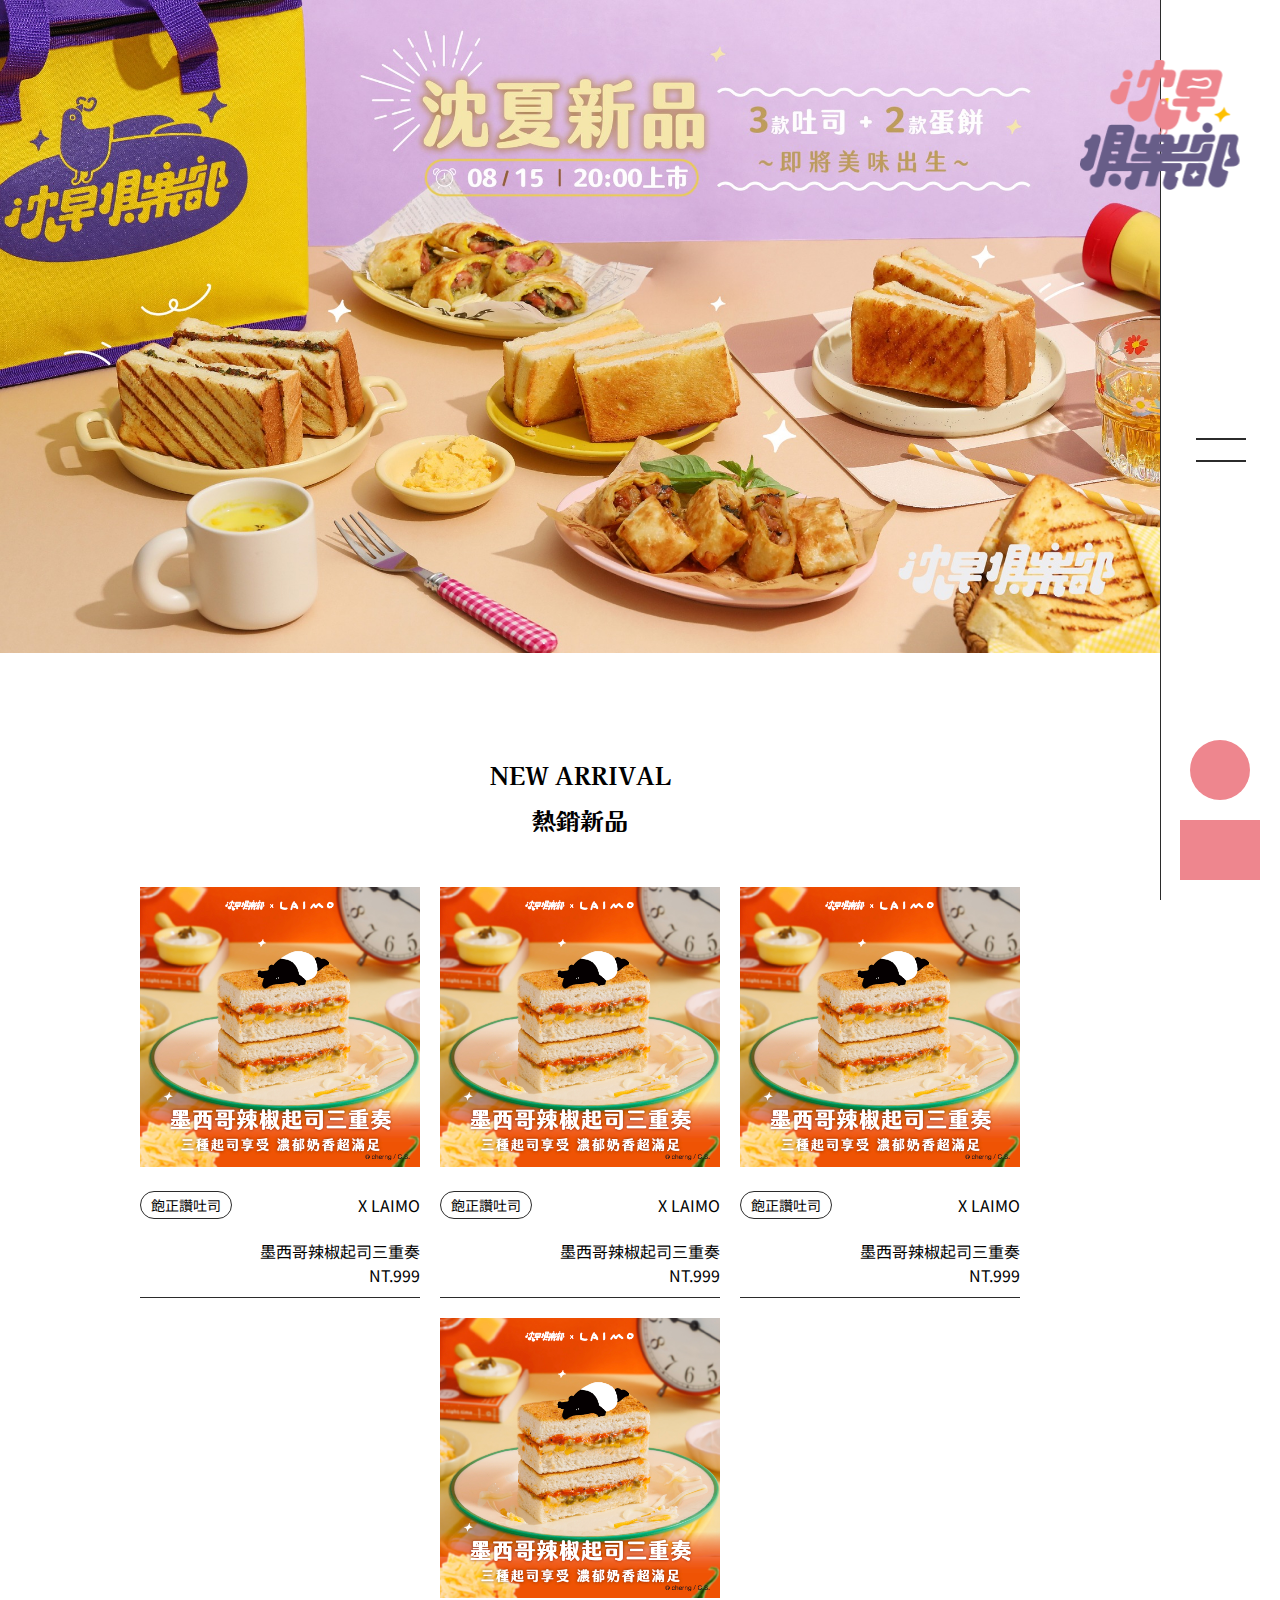
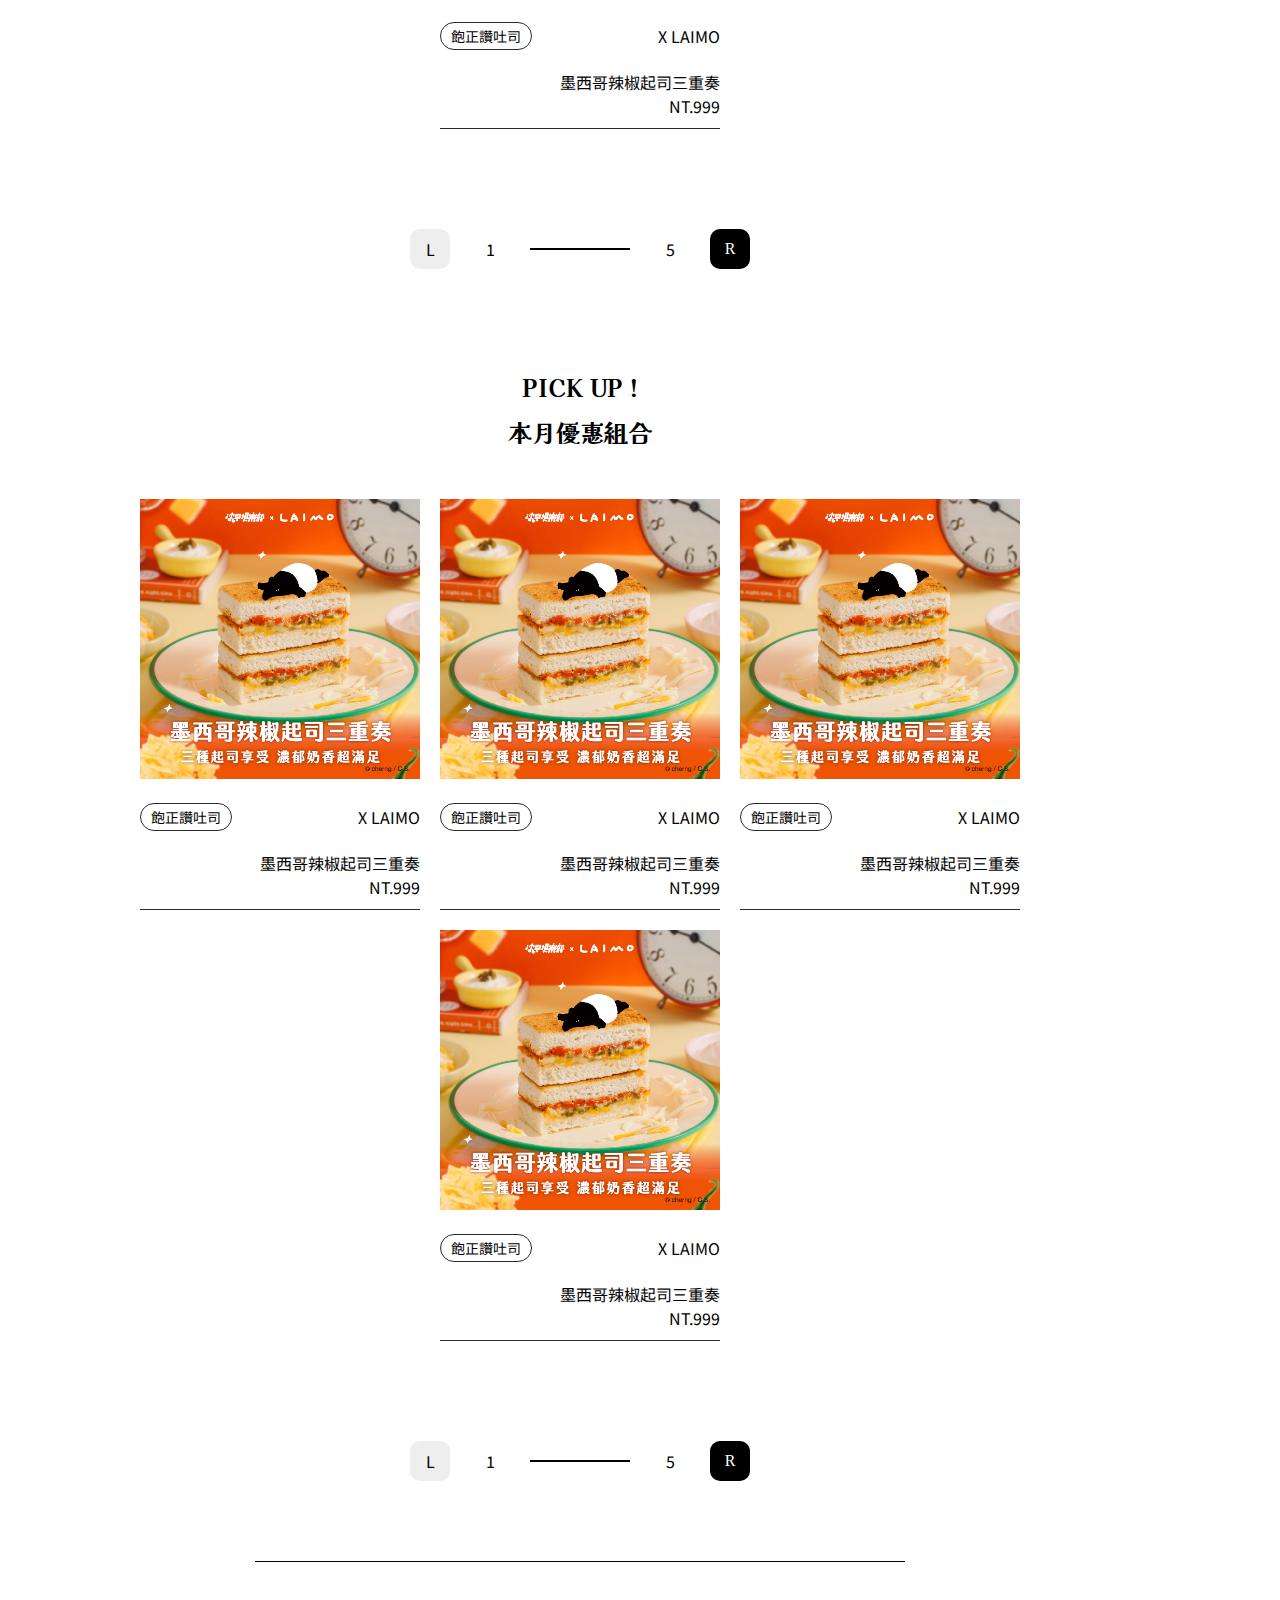
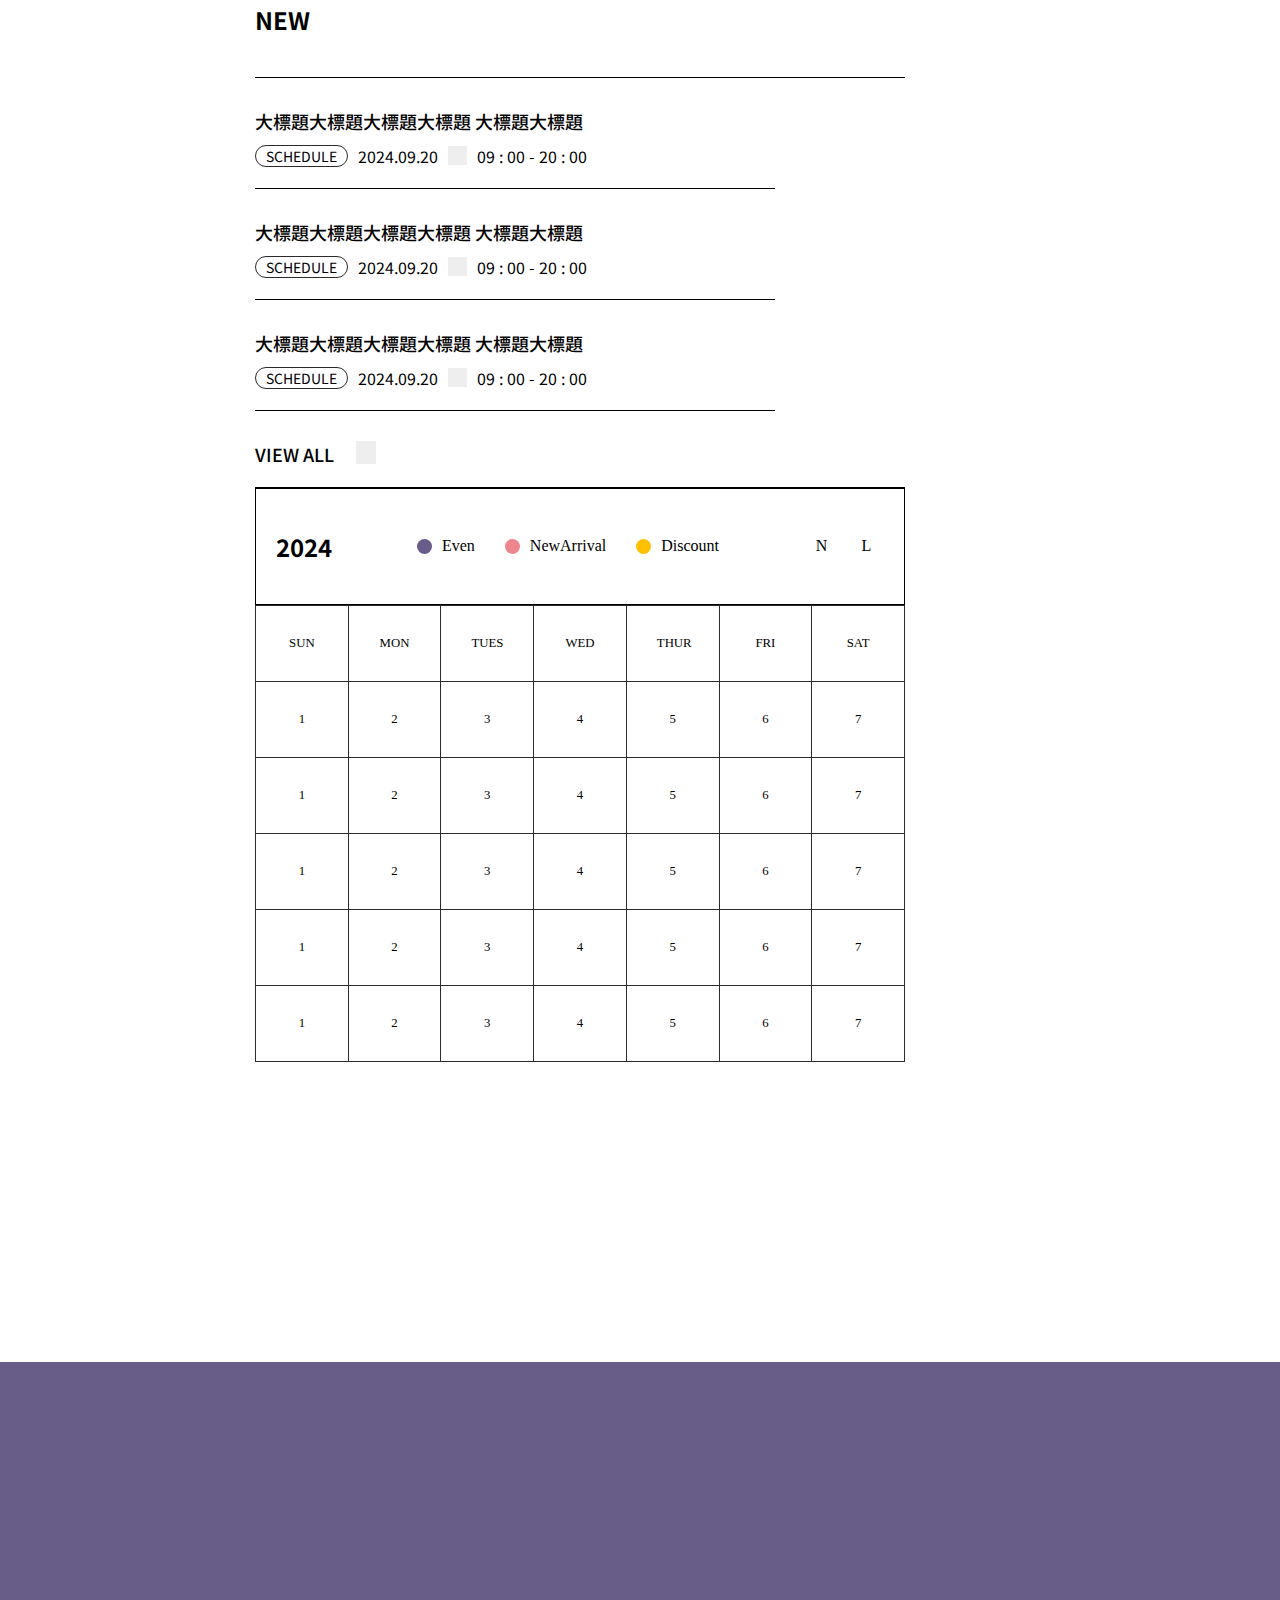
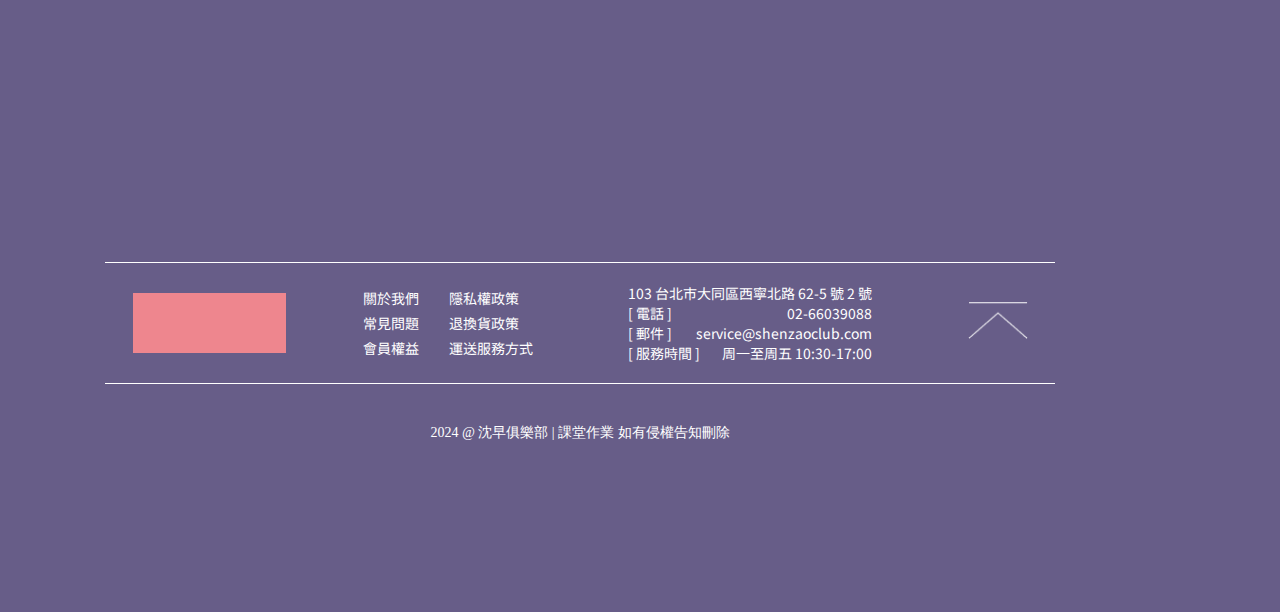
==== index.html @ 90581a1a "更改首頁名" ====
<!DOCTYPE html>
<html lang="en">
<head>
    <meta charset="UTF-8">
    <meta name="viewport" content="width=device-width, initial-scale=1.0">
    <title>HOME</title>
     <!-- css -->
     <link rel="stylesheet" href="./css/home_style.css">
     <link rel="stylesheet" href="./css/all-page.css">
     <link rel="stylesheet" href="./css/item_card.css">
     <!-- 文字 -->
     <link rel="preconnect" href="https://fonts.googleapis.com">
     <link rel="preconnect" href="https://fonts.gstatic.com" crossorigin>
     <link href="https://fonts.googleapis.com/css2?family=Noto+Sans+JP:wght@100..900&display=swap" rel="stylesheet">
     <link rel="stylesheet" href="link rel="preconnect" href="https://fonts.googleapis.com">
     <link rel="preconnect" href="https://fonts.gstatic.com" crossorigin>
     <link href="https://fonts.googleapis.com/css2?family=Kaisei+Tokumin:wght@400;800&display=swap" rel="stylesheet">
</head>

<body>
    <div class="warrper">

        <nav class="nav_web">
            <a class="logo" href="./home.html">
                <img src="./img/svg/logo.png">
             </a>
            <div class="hamburger">
                <span></span>
                <span></span>
            </div>
            <div class="shoppingcar">
                <div class="bag"></div>
                <div class="car"></div>
            </div>
            <div class="menu">
                <div  class="menu-title">快樂吃飽 就選沈早</div>
                <div class="content">
                    <ul class="left">
                        <a href="./all_item.html">線上購物</a>
                        <li>
                            <a href="./one-item.html">/ 胖卡夏</a>
                            <a href="./one-item.html">/ 飽正讚</a>
                            <a href="./one-item.html">/ 裡麵有肉</a>
                        </li>
                        <a href=" ">聯名企劃</a>
                        <li>
                            <a href=" ">/ 全家</a>
                            <a href=" ">/ 早安美芝城</a>
                        </li>
                        <a href=" ">會員權益</a>
                        <li>
                            <a href=" ">/ 入會制度</a>
                            <a href=" ">/ 團購制度</a>
                        </li>
                    </ul>
                    <ul class="right">
                        <a href=" ">周邊商品</a>
                        <li>
                            <a href=" ">/ 週年企劃</a>
                        </li>
                        <a href=" ">關於品牌</a>
                        <li>
                            <a href=" ">/ 品牌介紹</a>
                            <a href=" ">/ 成員</a>
                        </li>
                        <a href=" ">FAQ</a>
                        <li>
                            <a href=" ">/ 貨運及取貨</a>
                            <a href=" ">/ 付款及發票</a>
                            <a href=" ">/ 購物及訂單</a>
                        </li>
                    </ul>
                </div>
            </div>
        </nav>
        <!--  -->
        <nav class="nav_mobile_bar" >
            <nav class="nav_mobile">
                    <a class="link" href=""> TOP </a>
                    <a class="link" href="./all_item.html"> STORE </a>
                    <a class="link" href=""> BUY (0) </a>
                    <div class="nav_mobile_hamburger">
                        <span></span>
                        <span></span>
                    </div>
            </nav>
        </nav>
        <!--  -->
        <div class="homepage">
            <div class="banner">
                <img src="./img/banner/沈夏新品 (L.jpg" alt="banner">
            </div>
            <!--  -->
            <div class="maincontent">
                <div class="content-items">
                    <div class="content-title">
                        <h3>NEW ARRIVAL</h3>
                        <P>熱銷新品</P>
                    </div>
                    <div class="content-box">
                        <div class="item item01">
                            <div class="item-Img">
                                <div class="item-Img-marquee">
                                    <!-- <p>
                                        <span>查看詳細內容</span>
                                        <span>查看詳細內容</span>
                                        <span>查看詳細內容</span>
                                        <span>查看詳細內容</span>
                                    </p> -->
                                </div>
                                <img src="./img/其他品項/墨西哥辣椒起司.jpg" alt="">
                            </div>
                            <div class="item-name">
                                <p class="label">飽正讚吐司</p>
                                <p>X LAIMO</p>
                            </div>
                            <div class="item-INFO">
                                <p>墨西哥辣椒起司三重奏</p>
                                <P>NT.999</p>
                            </div>
                        </div>
                        <div class="item item01">
                            <div class="item-Img">
                                <img src="./img/其他品項/墨西哥辣椒起司.jpg" alt="">
                            </div>
                            <div class="item-name">
                                <p class="label">飽正讚吐司</p>
                                <p>X LAIMO</p>
                            </div>
                            <div class="item-INFO">
                                <p>墨西哥辣椒起司三重奏</p>
                                <P>NT.999</p>
                            </div>
                        </div>
                        <div class="item item01">
                            <div class="item-Img">
                                <img src="./img/其他品項/墨西哥辣椒起司.jpg" alt="">
                            </div>
                            <div class="item-name">
                                <p class="label">飽正讚吐司</p>
                                <p>X LAIMO</p>
                            </div>
                            <div class="item-INFO">
                                <p>墨西哥辣椒起司三重奏</p>
                                <P>NT.999</p>
                            </div>
                        </div>
                        <div class="item item01">
                            <div class="item-Img">
                                <img src="./img/其他品項/墨西哥辣椒起司.jpg" alt="">
                            </div>
                            <div class="item-name">
                                <p class="label">飽正讚吐司</p>
                                <p>X LAIMO</p>
                            </div>
                            <div class="item-INFO">
                                <p>墨西哥辣椒起司三重奏</p>
                                <P>NT.999</p>
                            </div>
                        </div>
                    </div>     
                </div>
                <!--  -->
                <div class="pagebotten">
                    <p class="page pageleft"> L </p>
                    <div class="number">
                        <p class="page pagenumber"> 1 </p>
                        <div class="line"></div>
                        <p class="page pagenumber"> 5 </p>
                    </div>
                    <div class="page pageright"> R </div>
                </div>
                <!--  -->
                <div class="content-items">
                    <div class="content-title">
                        <h3>PICK UP !</h3>
                        <P>本月優惠組合</P>
                    </div>
                    <div class="content-box">
                        <div class="item item01">
                            <div class="item-Img">
                                <img src="./img/其他品項/墨西哥辣椒起司.jpg" alt="">
                            </div>
                            <div class="item-name">
                                <p class="label">飽正讚吐司</p>
                                <p>X LAIMO</p>
                            </div>
                            <div class="item-INFO">
                                <p>墨西哥辣椒起司三重奏</p>
                                <P>NT.999</p>
                            </div>
                        </div>
                        <div class="item item01">
                            <div class="item-Img">
                                <img src="./img/其他品項/墨西哥辣椒起司.jpg" alt="">
                            </div>
                            <div class="item-name">
                                <p class="label">飽正讚吐司</p>
                                <p>X LAIMO</p>
                            </div>
                            <div class="item-INFO">
                                <p>墨西哥辣椒起司三重奏</p>
                                <P>NT.999</p>
                            </div>
                        </div>
                        <div class="item item01">
                            <div class="item-Img">
                                <img src="./img/其他品項/墨西哥辣椒起司.jpg" alt="">
                            </div>
                            <div class="item-name">
                                <p class="label">飽正讚吐司</p>
                                <p>X LAIMO</p>
                            </div>
                            <div class="item-INFO">
                                <p>墨西哥辣椒起司三重奏</p>
                                <P>NT.999</p>
                            </div>
                        </div>
                        <div class="item item01">
                            <div class="item-Img">
                                <img src="./img/其他品項/墨西哥辣椒起司.jpg" alt="">
                            </div>
                            <div class="item-name">
                                <p class="label">飽正讚吐司</p>
                                <p>X LAIMO</p>
                            </div>
                            <div class="item-INFO">
                                <p>墨西哥辣椒起司三重奏</p>
                                <P>NT.999</p>
                            </div>
                        </div>
                    </div>
                </div>
                <!--  -->
                <div class="pagebotten">
                    <p class="page pageleft"> L </p>
                    <div class="number">
                        <p class="page pagenumber"> 1 </p>
                        <div class="line"></div>
                        <p class="page pagenumber"> 5 </p>
                    </div>
                    <div class="page pageright"> R </div>
                </div>               
            </div>
            <!--  -->
            <div class="news">
                <div class="news-event">
                    <div class="event-title">
                        <h3>NEW</h3>
                    </div>
                    <div class="event-items event-items01">
                        <h4>大標題大標題大標題大標題
                            大標題大標題</h4>
                        <div class="time">
                            <p class="label">SCHEDULE</p>
                            <p>2024.09.20</p>
                            <div class="img"></div>
                            <p>09 : 00 - 20 : 00</p>
                        </div>
                    </div>
                    <div class="event-items event-items01">
                        <h4>大標題大標題大標題大標題
                            大標題大標題</h4>
                        <div class="time">
                            <p class="label">SCHEDULE</p>
                            <p>2024.09.20</p>
                            <div class="img"></div>
                            <p>09 : 00 - 20 : 00</p>
                        </div>
                    </div>
                    <div class="event-items event-items01">
                        <h4>大標題大標題大標題大標題
                            大標題大標題</h4>
                        <div class="time">
                            <p class="label">SCHEDULE</p>
                            <p>2024.09.20</p>
                            <div class="img"></div>
                            <p>09 : 00 - 20 : 00</p>
                        </div>
                    </div>
                    <div class="event-view">
                        <h4>VIEW ALL</h4>
                        <div class="viewicon"></div>
                    </div>
                </div>
                <!--  -->
                <div class="clander">
                    <div class="title">
                        <h3>2024</h3>
                        <ul class="class">
                            <li>
                                <div class="icon" style="background-color: #675d88; width: 15px;height: 15px;border-radius: 10px;"></div>
                                Even
                            </li>
                            <li>
                                <div class="icon" style="background-color: #ee868e; width: 15px;height: 15px;border-radius: 10px;"></div>
                                NewArrival
                            </li>
                            <li>
                                <div class="icon" style="background-color: #fec000; width: 15px;height: 15px;border-radius: 10px;"></div>
                                Discount
                            </li>
                        </ul>
                        <div class="control">
                            <div class="ctrlmonth nextmonth">N</div>
                            <div class="ctrlmonth lestmonth">L</div>                        </div>
                    </div>
                    <table>
                        <tr>
                            <td>SUN</td>
                            <td>MON</td>
                            <td>TUES</td>
                            <td>WED</td>
                            <td>THUR</td>
                            <td>FRI</td>
                            <td>SAT</td>
                        </tr>
                        <tr>
                            <td>1</td>
                            <td>2</td>
                            <td>3</td>
                            <td>4</td>
                            <td>5</td>
                            <td>6</td>
                            <td>7</td>
                        </tr>
                        <tr>
                            <td>1</td>
                            <td>2</td>
                            <td>3</td>
                            <td>4</td>
                            <td>5</td>
                            <td>6</td>
                            <td>7</td>
                        </tr>
                        <tr>
                            <td>1</td>
                            <td>2</td>
                            <td>3</td>
                            <td>4</td>
                            <td>5</td>
                            <td>6</td>
                            <td>7</td>
                        </tr>
                        <tr>
                            <td>1</td>
                            <td>2</td>
                            <td>3</td>
                            <td>4</td>
                            <td>5</td>
                            <td>6</td>
                            <td>7</td>
                        </tr>
                        <tr>
                            <td>1</td>
                            <td>2</td>
                            <td>3</td>
                            <td>4</td>
                            <td>5</td>
                            <td>6</td>
                            <td>7</td>
                        </tr>

                    </table>
                </div>
            </div>
        </div>
        <!--  -->
        <div class="video">
            <div class="ytvideo">
                <iframe width="960" height="608" src="https://www.youtube.com/embed/XjFrFybsbpA" title="✿沈✿帶準備一年生下的孩子去給親友看" frameborder="0" allow="accelerometer; autoplay; clipboard-write; encrypted-media; gyroscope; picture-in-picture; web-share" referrerpolicy="strict-origin-when-cross-origin" allowfullscreen></iframe>
            </div>
        </div>
        <!--  -->
        <div class="footer">
            <div class="footer-box">
                <div class="footercontent">
                    <div class="footercontent-left">
                        <div class="footer-logo">
                            <img src="" alt="">
                        </div>
                        <!--  -->
                        <div class="footerbox-link">
                            <div class="footerbox-link-items">
                                <a href="">關於我們</a>
                                <a href="">常見問題</a>
                                <a href="">會員權益</a>
                            </div>
                            <div class="footerbox-link-items">
                                <a href="">隱私權政策</a>
                                <a href="">退換貨政策</a>
                                <a href="">運送服務方式</a>
                            </div>
                        </div>
                    </div>
                    <!--  -->
                    <div class="footercontent-right">
                        <div class="footer-companyinfo">                       
                            <p class="info infoaddress">
                                    103 台北市大同區西寧北路 62-5 號 2 號
                            </p>
                            <p class="info infophone">
                                <span>[ 電話 ]</span>
                                <span>02-66039088</span>
                            </p>
                            <p class="info infomail">
                                <span>[ 郵件 ]</span>
                                <span>service@shenzaoclub.com</span>
                            </p>
                            <p class="info infotime">
                                <span>[ 服務時間 ]</span>
                                <span>周一至周五 10:30-17:00</span>
                            </p>                    
                    </div>
                        <!--  -->
                        <div class="footer-backToTop">
                            <img src="./img/svg/back top.png" alt="">
                        </div>
                    </div>
                </div>
                <!--  -->
                <div class="footerend">
                    2024 @ 沈早俱樂部 | 課堂作業  如有侵權告知刪除
                </div> 
            </div>
        </div>
    </div>
    <!-- js -->
    <script src="./js/new.js"></script>
</body>
</html>
---- css/home_style.css ----
/* homepage內 */

/* banner */
    .banner{
        width: 100%;
    }
    .banner img{
        width: 100%;
    }

/* maincontent */
    .maincontent{
        width: 100%;
        padding-top: 100px;
        display: flex;
        flex-direction:column ;
        gap: 100px;
        align-items: center;
    }
    .content-items{
        width: 100%;
        display: flex;
        flex-direction: column;
        align-items: center;
        gap: 50px;
        padding: 0px 60px 0px 60px;
    }
    .content-title{
        display: flex;
        flex-direction: column;
        gap: 10px;
        align-items: center;
    }
    .content-title h3{
        font-family: "Kaisei Tokumin", serif;
        font-weight: 800;
        font-style: normal;
    }
    .content-title p{
        font-family: "Kaisei Tokumin", serif;
        font-weight: 800;
        font-style: normal;
        font-size: 24px;
    }

/* NEW & clander */
    /* NEWS_event */
    .news{
        width: 100%;
        display: flex;
        /* flex-wrap: wrap; */
        justify-content:flex-end;
        margin-top: 80px;
    }
    @media screen and (max-width: 1300px) {
        .news{
            width: 100%;
            display: flex;
            flex-direction: column;
            align-items: center;
            margin-top: 80px;
        }
    }
    .news-event{
        max-width: 650px;
        width: 100%;
        display: flex;
        flex-direction: column;
        gap: 10px;
    }
    .event-title{
        border-top: #000 solid 1px;
        border-bottom: #000 solid 1px;
        box-sizing: border-box;
        padding: 40px 0px 40px 0px ;
    }
    .event-items{
        width: 80%;
        display: flex;
        flex-direction: column;
        gap: 10px;
        border-bottom: #000 solid 1px;
        padding-top: 20px;
        padding-bottom: 20px;
    }
    .event-items .time{
        display: flex;
        justify-content: start;
        align-items: center;
        gap: 10px;
    }
    .event-items .label{
        padding: 0px 10px 0px 10px;
    }
    .event-items .time .img{
        background-color: #eee;
        width: 19px;
        height: 19px;
    }
    .event-view{
        border-bottom: #000 1px solid;
        display: flex;
        justify-content: start;
        gap: 22px;
        padding-top: 20px;
        padding-bottom: 20px;
    }
    .event-view .viewicon{
        width: 20px;
        height: 23px;
        background-color: #eee;
    }
    /* NEWS_clander */
    .clander{
        max-width: 650px;
        width: 100%;
        box-sizing: border-box;
    }
    .clander .title {
        border: #000 solid 1px;
        padding: 40px 20px 40px 20px ;
        display: flex;
        justify-content: space-between;
        align-items: center;
    }
    .clander ul {
        list-style: none;
        display: flex;
        justify-content: center;
        gap: 30px;
    }

    .clander li {
        display: flex;
        justify-content: center;
        align-items: center;
        gap: 10px;
    }

    .clander .control{
        width: 80px;
        display: flex;
        justify-content: space-between;
    }
    .clander .ctrlmonth{
        width: 35px;
        text-align: center;
    }

    .clander table{
        border-collapse: collapse;
        font-size: 0.8rem;
        text-align: center;
        width: 100%;
        table-layout: fixed;
    }
    .clander td {
        border: 1px solid #2b2b2b;
        padding: 30px;
    }
/* iframe */
    .video{
        width: 100%;
        height: 400px;
        margin-top: 300px;
        /* 樣式 */
        background-color: #675D88;
    }
    .ytvideo{
        width: calc(100% - 120px);
        display: flex;
        justify-content: center;
        position: relative;
        top: -200px;
        padding: 0px 60px 0px 60px ;
    }
    iframe{
        border-radius: 20px;
    }

/* 響應式 */
@media screen and (max-width: 980px)  {
/* maincontent */

/* NEW & clander */
    /* NEWS_event */
    .news{
        display: flex;
        flex-direction: column;
        align-items: center;
    }
/* iframe */
    .ytvideo{
        width: 100%;
    }
}
---- css/all-page.css ----
/* 文字 */
    * {
    box-sizing: border-box;
    }
    body,h3,h4,p,ul,li{
        margin: 0;
        padding: 0;
    }
    h2{
        font-size: 32px;
        font-family: "Kaisei Tokumin", serif;
        font-weight: 800;
        font-style: normal;
    }
    h3{
        font-size: 24px;
        font-family: "Noto Sans JP", sans-serif;
        font-optical-sizing: auto;
        font-weight: 700;
        font-style: normal;
    }
    h4{
        font-size: 18px;
        font-family: "Noto Sans JP", sans-serif;
        font-optical-sizing: auto;
        font-weight: 500;
        font-style: normal;
    }
    p{
        font-size: 16px;
        font-family: "Noto Sans JP", sans-serif;
        font-optical-sizing: auto;
        font-weight: 400;
        font-style: normal;
    }
    a{
        font-family: "Noto Sans JP", sans-serif;
        font-optical-sizing: auto;
        font-weight: 400;
        font-style: normal;
    }

/* 結構 */
    .warrper{
        width: 100%;
    }
    .homepage{
        width: calc(100% - 120px);
        position: relative;
        left: 0;
        display: flex;
        flex-direction:column ;
        align-items: center;
        margin-bottom: 100px;
    }
    .footer{
        width: 100%;
        height: 450px;
        /* 樣式 */
        background-color: #675D88;
        color: #fff;
    }
/* nav_web （ W : 120px , flexd ) */
    ul,li{
        list-style: none;
        margin-top: 0px;
        padding: 0px;
    }
    a{
        text-decoration:none;
    }
    .nav_mobile{
        display: none;
    }
    /* logo */
    .logo{
        z-index: 100;
        position: fixed;
        right: 40px;
        top: 60px;
        width: 160px;
        /* height: 100px; */
        /* background-color: #EE868E; */
    }
    .nav_web>.logo>img{
        width: 100%;
    }
    /* shopping_car*/
    .shoppingcar{
        z-index: 90;
        position: fixed;
        bottom: 20px;
        right: 20px;
        display: flex;
        flex-direction: column;
        gap: 20px;
        align-items: center;
    }
    .shoppingcar>.bag{
        width: 60px;
        height: 60px;
        border-radius: 50%;
        background-color: #EE868E;
    }
    .shoppingcar>.car{
        width: 80px;
        height: 60px;
        background-color: #EE868E;
    }
    /* hamburger(side_bar)*/
    .hamburger{
        /* 定位 */
        z-index: 80;
        position: fixed;
        right: 0;
        width: 120px;
        height: 100vh;
        border-left: #2b2b2b 1px solid;
        /* 內部元件 */
        display: flex;
        flex-direction: column;
        align-items: center;    
        justify-content: center;
        /* 動畫 */
        transition: background-color 0.3s ease;
    }
    .hamburger:hover{
        background-color: rgb(237, 237, 237,50%);
    }
    .hamburger span{
        width: 50px;
        height: 2px;
        background-color: #2b2b2b;
        margin: 10px;
        /* 動態 */
        transform-origin: left center;
        transition: all .0.5s ease;
    }
    /* menu */
    .menu{
        z-index: 70; 
        position: fixed;
        right: -3000px;
        /* 樣式 */
        width: calc(100% - 120px);
        height: 100%;
        background-color: rgb(0, 0, 0,90%);
        color: #fff;
        transition: all .3s ease ;
        /* 內部排列 */
        padding-left: 100px;
        display: flex;
        flex-direction: column;
        gap: 60px;
        justify-content: center;
    }
    .menu .menu-title{
        font-family: "Kaisei Tokumin", serif;
        font-weight: 800;
        font-size: 80px;
        color: #fff;
        -webkit-text-stroke: 2px #EE868E;
    }
    .menu .content{
        width: 700px;
        display: flex;
        justify-content: space-between;
        flex-wrap: wrap;
        padding-left: 10px;
    }
    .content>ul>li{
        display: flex;
    }
    .content>ul>a{
        color: #EE868E;
        font-size: 32px;
        font-family: "Kaisei Tokumin", serif;
        font-weight: 800;
        transition: all .1s ease;
    }
    .content>ul>a:hover{
        font-size: 40px;
    }
    .content>ul>li>a{
        color: #fff;
        font-size: 16px;
        margin-bottom: 40px;
        padding: 5px;
    }


    /* 動態變化 */
    .hamburger.active{
        background-color: rgb(0, 0, 0,90%);
        border-left: #EE868E 1px solid;
    }
    .hamburger.active span:nth-child(1){
        transform: rotate(30deg);
        background-color: #EE868E;
    }
    .hamburger.active span:nth-child(2){
        transform: rotate(-30deg);
        background-color: #EE868E;
    }
    .menu.active {
        right: 120px;
    }

/* footer 內部 */
    .footer-box{
        width: calc(100% - 120px);
        display: flex;
        flex-direction: column;
        align-items: center;
        gap: 20px;
        position: relative;
        bottom: -100px;
    }
    /* footercontent */
    .footercontent{
        max-width: 950px;
        width: 100%;
        margin: 0px 20px 0px 20px;
        
        display: flex;
        flex-wrap: wrap;
        justify-content: space-around;
        gap: 40px;
        border-top: 1px solid #fff ;
    }
    .footercontent-left{
        max-width: 400px;
        width: 100%;
        display: flex;
        justify-content: space-between;
        align-items: center;
        padding-top: 20px;
    }
    .footercontent-right {
        max-width: 400px;
        width: 100%;
        display: flex;
        justify-content: space-between;
        align-items: center;
        padding-top: 20px;
    }
    /* .footercontent-left */
    .footer-logo{
        width: 153px;
        height: 60px;
        background-color: #EE868E;
    }
    .footer-companyinfo{
        display: flex;
        flex-direction: column;
    }
    .footer-companyinfo .info{
        width: 244px;
        display: flex;
        justify-content: space-between;
        font-size: 14px;
    }
    /* .footercontent-right */
    .footerbox-link{
        display: flex;
        gap: 30px;
    }
    .footerbox-link-items{
        display: flex;
        flex-direction: column;
        gap: 5px;
    }
    .footerbox-link-items a{
        font-size: 14px;
        color: #fff;
    }
    .footer-backToTop{
        max-width: 60px;
        width: 100%;
    }
    .footer-backToTop img{
        width: 100%;
        height: auto;
    }
    /* footerend */
    .footerend{
        max-width: 950px;
        width: 100%;
        border-top: 1px solid #fff ;
        font-size: 14px;
        padding-top: 40px;
        text-align: center;
    }

/* 響應式 */
@media screen and (max-width: 980px)  {
    /* 結構 */
    .homepage{
        width: 100%;
        display: flex;
        flex-direction:column ;
        align-items: center;
    }
    .footer{
        height: 600px;
    }
    /* nav_mobile_bar （ W : 120px , flexd ) */
        .nav_mobile_bar{
            width: 100%;
            display: flex;
            justify-content: center;
        }
        .nav_mobile{
            z-index: 90;
            display: flex;
            justify-content: center;
            align-items: center;
            gap: 40px;
            position: fixed;
            bottom: 40px;
            /* right: 184px; */
            /* 樣式 */
            width: 400px;
            background: rgba(255, 255, 255, 0.75);
            backdrop-filter: blur(5px);
            border-radius: 50px;
            padding: 10px;
        }
        .nav_mobile>.link{
            font-size: 18px;
            font-family: "Noto Sans JP", sans-serif;
            font-optical-sizing: auto;
            font-weight: 500;
            font-style: normal;
            color: #2b2b2b;
            /* 動畫 */
            transition: all 0.3s ease;
        }
        .nav_mobile>.link:hover{
            font-size: 22px;
            color: #EE868E;
        }
        /* none */
        .shoppingcar,.hamburger{
            display: none;
        }
        /* nav_mobile_hamburger */
        .nav_mobile_hamburger{
            /* 側邊直線 */
            border-left:#EE868E 3px solid ;
            padding: 10px 0px 10px 20px;

            /* 內部元件 */
            display: flex;
            flex-direction: column;
            gap: 10px;
            align-items: center;    
            justify-content: center;
        }
        .nav_mobile_hamburger span{
            width: 40px;
            height: 2px;
            background-color: #2b2b2b;
            /* 動態 */
            transform-origin: left center;
            transition: all .0.5s ease;
        }
        /* menu */
        .menu{
            display: none;
            width: 100%;
            padding-left: 50px;
        }
        .menu .menu-title{
            font-size: 60px;
            -webkit-text-stroke: 1px #EE868E;
        }
        .menu .content{
            width: 700px;
            display: flex;
            flex-direction: column;
            /* padding-left: 10px; */
        }
        .menu .content>ul>a{
            color: #EE868E;
            font-size: 24px;
        }
        .menu .content>ul>li>a{
            color: #fff;
            font-size: 14px;
            /* padding-bottom: -100px; */
        }

        /* 動態變化 */
        .nav_mobile_hamburger.active span:nth-child(1){
            transform: rotate(20deg);
            background-color: #EE868E;
        }
        .nav_mobile_hamburger.active span:nth-child(2){
            transform: rotate(-20deg);
            background-color: #EE868E;
        }
        .menu.active {
            right: 0px;
            display: flex;
        }
    /* footer 內部 */
        .footer-box{
            width: 100%;
        }
        /* footercontent */
        .footercontent{
            max-width: 600px;
            width: 100%;
        }
        /* footerend */
        .footerend{
            max-width: 600px;
            width: 100%;
        }
       
}
---- css/item_card.css ----
/* content-items */
 .content-items{
    width: 100%;
    display: flex;
    flex-direction: column;
    align-items: center;
    gap: 50px;
    padding: 0px 60px 0px 60px;
}
.content-title{
    display: flex;
    flex-direction: column;
    gap: 10px;
    align-items: center;
}
/* content-box > item 樣式 */
.content-box{
    max-width: 1300px;
    width: 100%;
    display: flex;
    flex-wrap: wrap;
    justify-content: center;
    align-items: center;
    gap: 20px;
}
.content-box .item{
    max-width: 280px;
    width: 100%;
    display: flex;
    flex-direction: column;
    gap: 20px;
    padding-bottom: 10px;
    border-bottom: #2b2b2b solid 1px;
}
.content-box img{
    width: 100%;
    height: auto;
}
.content-box .item-name{
    display: flex;
    justify-content: space-between;
    align-items: center;
}
.label{
    font-size: 14px;
    border: #2b2b2b solid 1px;
    padding: 3px 10px 3px 10px;
    text-align: center;
    border-radius: 50px;
}
.item-INFO{
    width: 100%;
    display: flex;
    flex-direction: column;
    align-items: end;
}

/* hover */
.content-box img:hover{
    max-width: 280px;
    width: 100%;
    padding: 40px;
    border: #2b2b2b solid 1px;
    border-radius: 10px;
}


/* pagebotten */
.pagebotten{
    display: flex;
    justify-content: center;
    align-items: center;
    gap: 20px;
}
.pagebotten .page{
    border-radius: 10px;
    height: 40px;
    width: 40px;
    display: flex;
    justify-content: center;
    align-items:center;
}
.pageleft{
    background-color: #eee;
}
.pageright{
    background-color: #000;
    color: #fff;
}
.number{
    display: flex;
    gap: 20px;
    align-items: center;
}
.pagebotten .line{
    width: 100px;
    border: #000 solid 1px;
}
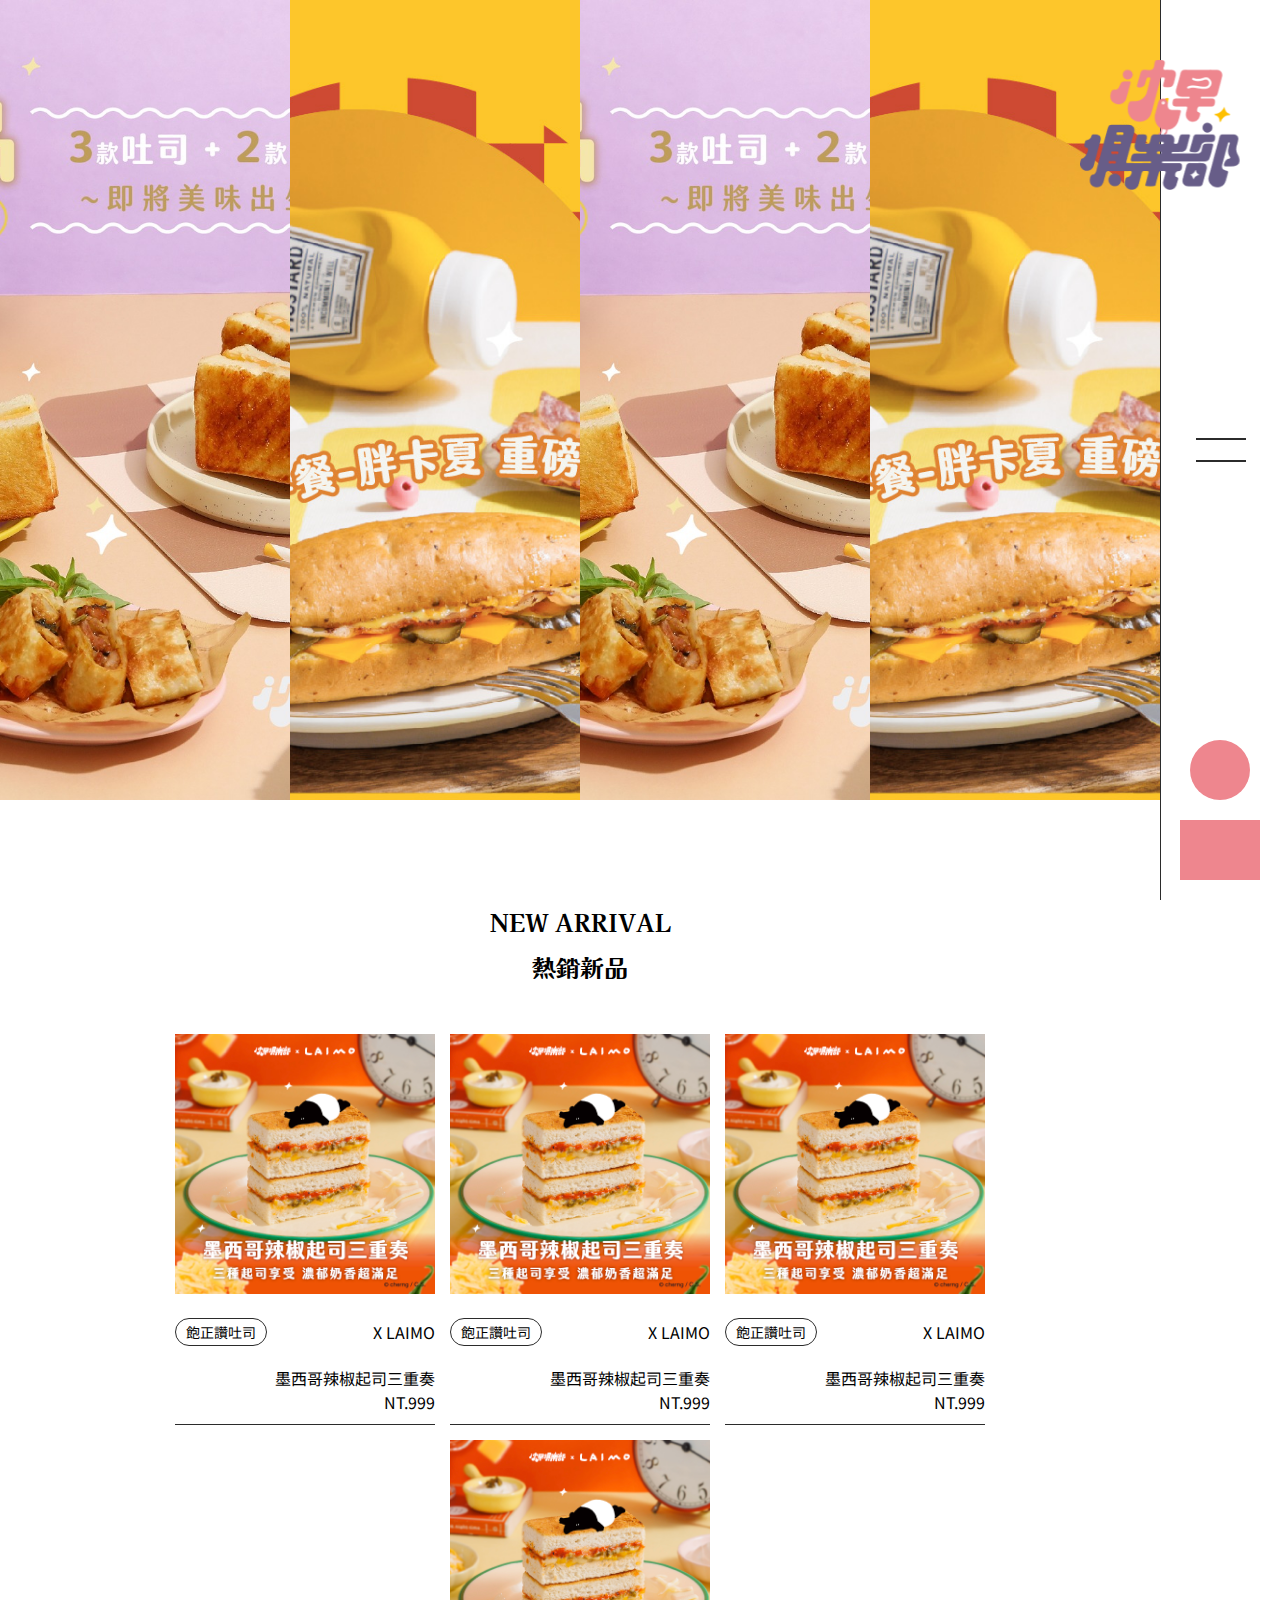
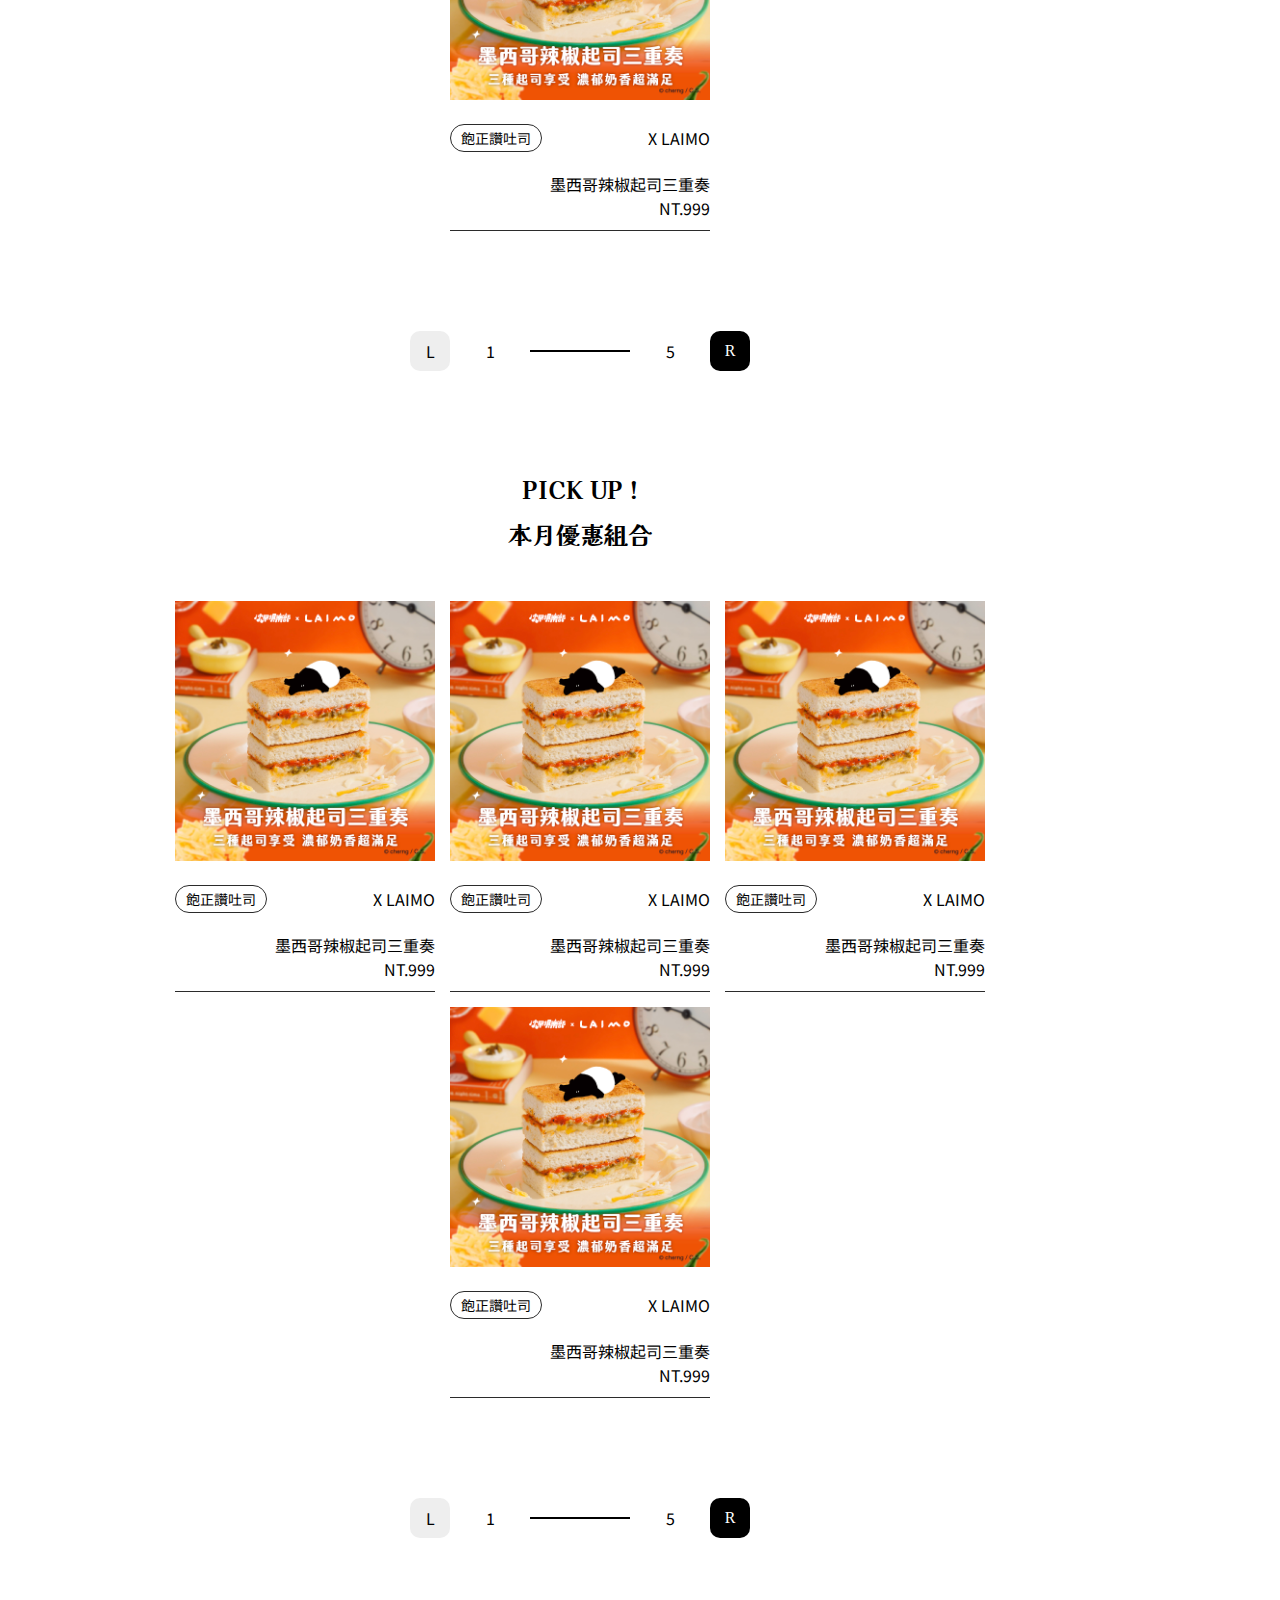
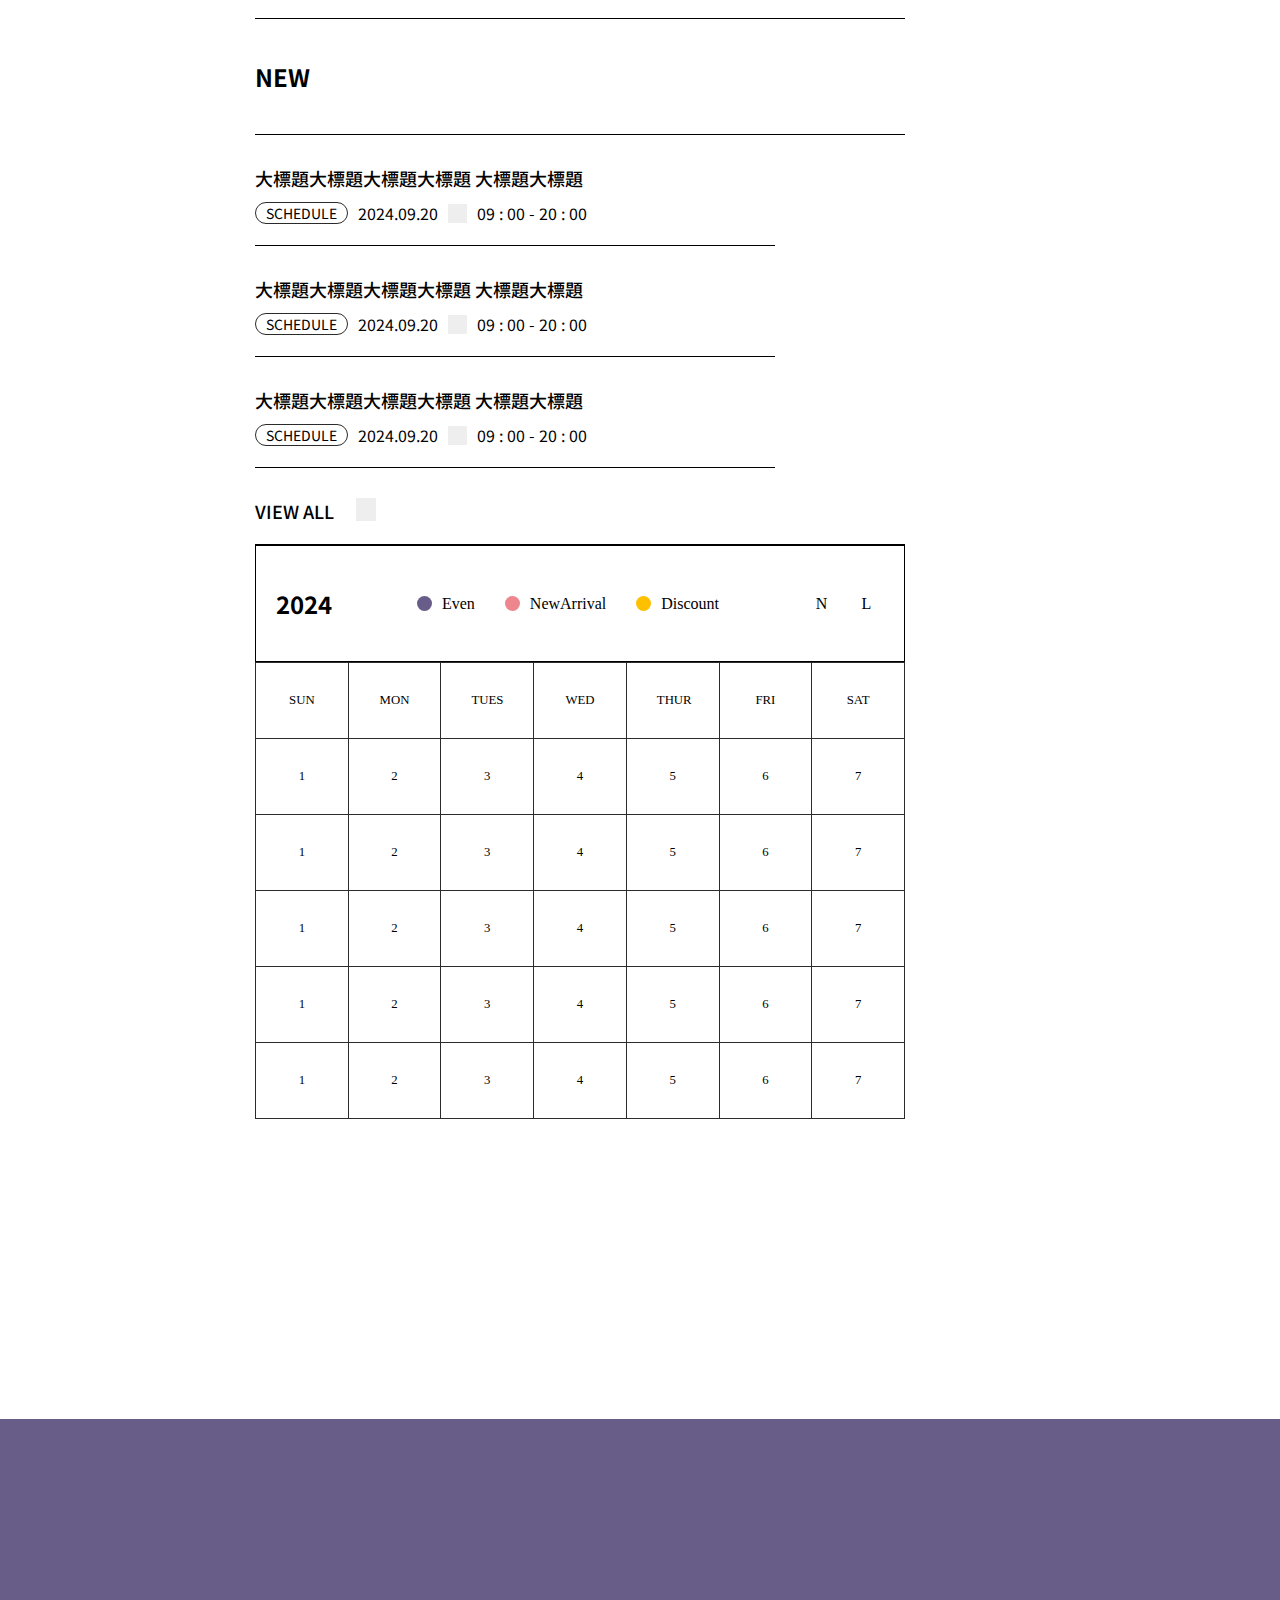
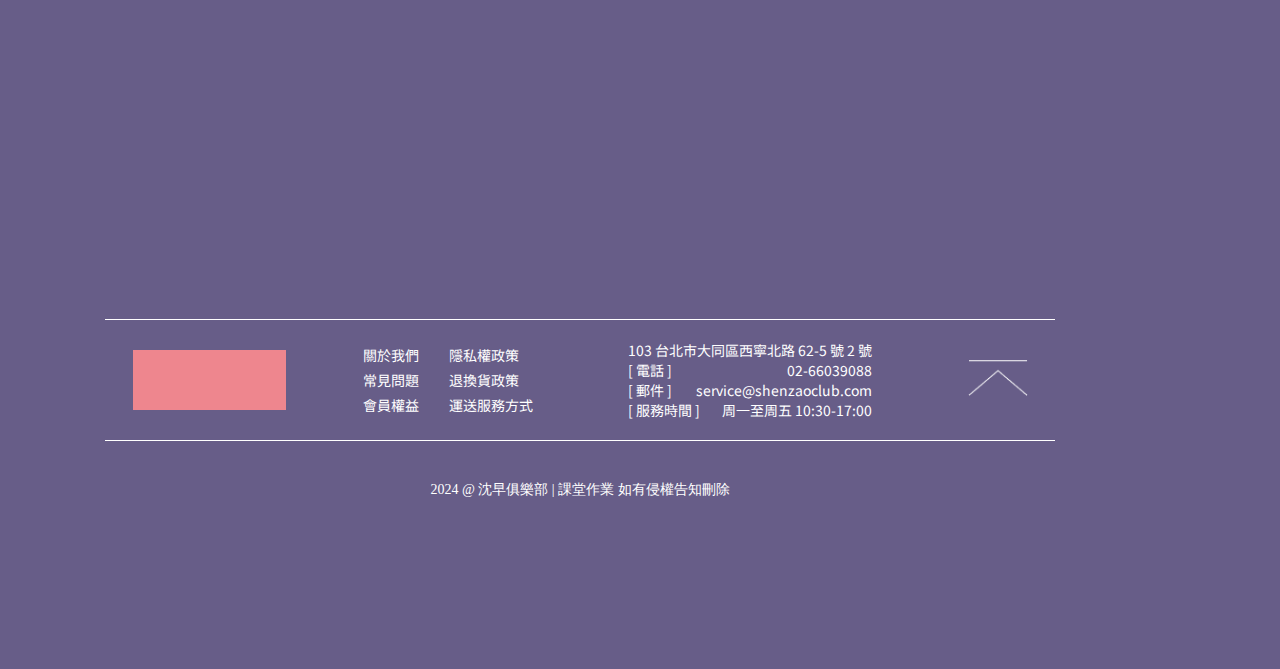
==== commit 2c9b8bdd: "banner+logo link" ====
--- a/index.html
+++ b/index.html
@@ -8,6 +8,8 @@
      <link rel="stylesheet" href="./css/home_style.css">
      <link rel="stylesheet" href="./css/all-page.css">
      <link rel="stylesheet" href="./css/item_card.css">
+     <!-- slick css -->
+     <link rel="stylesheet" type="text/css" href="https://cdnjs.cloudflare.com/ajax/libs/slick-carousel/1.9.0/slick.css"/>
      <!-- 文字 -->
      <link rel="preconnect" href="https://fonts.googleapis.com">
      <link rel="preconnect" href="https://fonts.gstatic.com" crossorigin>
@@ -21,9 +23,9 @@
     <div class="warrper">
 
         <nav class="nav_web">
-            <a class="logo" href="./home.html">
+            <a class="logo" href="./index.html">
                 <img src="./img/svg/logo.png">
-             </a>
+            </a>
             <div class="hamburger">
                 <span></span>
                 <span></span>
@@ -87,9 +89,23 @@
         </nav>
         <!--  -->
         <div class="homepage">
-            <div class="banner">
+            <div class="slick-warrper">
+                <div class="banner">
+                    <img src="./img/banner/沈夏新品 (L.jpg" alt="banner">
+                </div>
+                <div class="banner">
+                    <img src="./img/banner/夏日飽party (L.jpg" alt="">
+                </div>
+                <div class="banner">
+                    <img src="./img/banner/沈夏新品 (L.jpg" alt="banner">
+                </div>
+                <div class="banner">
+                    <img src="./img/banner/夏日飽party (L.jpg" alt="">
+                </div>
+            </div>
+            <!-- <div class="banner">
                 <img src="./img/banner/沈夏新品 (L.jpg" alt="banner">
-            </div>
+            </div> -->
             <!--  -->
             <div class="maincontent">
                 <div class="content-items">
@@ -425,7 +441,20 @@
             </div>
         </div>
     </div>
+    <!-- banner js -->
+    <script src="https://cdnjs.cloudflare.com/ajax/libs/jquery/3.7.1/jquery.min.js"></script>
+    <script src="https://cdnjs.cloudflare.com/ajax/libs/slick-carousel/1.9.0/slick.min.js"></script>
+    <script>
+        $('.slick-warrper').slick({
+            autoplay: true,
+            autoplaySpeed: 2000,
+            dots:true,
+            speet: 800,
+            arrows:false,
+        });
+    </script>    
     <!-- js -->
     <script src="./js/new.js"></script>
+    
 </body>
 </html>--- a/css/home_style.css
+++ b/css/home_style.css
@@ -1,11 +1,44 @@
 /* homepage內 */
 
 /* banner */
+    .slick-warrper{
+        width: 100%;
+        display: flex;
+    }
     .banner{
         width: 100%;
+        height: auto;
     }
     .banner img{
-        width: 100%;
+        object-fit: cover;
+        object-position: 75% 50%;
+        width: 100%;
+        height: 800px;
+    }
+    /* slick */
+    .slick-dots{
+        position: absolute;
+        bottom: -5%;
+        left: 40%;
+    }
+    .slick-dots li{
+        display: inline;
+        margin: 0px 15px;
+    }
+    .slick-dots li button{
+        font-size: 0px;
+        height: 10px;
+        width: 10px;
+        background: #eee;
+        border-radius: 50%;
+        border: none;
+    }
+    .slick-dots .slick-active button{
+        height: 15px;
+        width: 15px;
+        background: #EE868E;
+        border-radius: 50%;
+        border: none;
     }
 
 /* maincontent */
@@ -51,6 +84,7 @@
         /* flex-wrap: wrap; */
         justify-content:flex-end;
         margin-top: 80px;
+        padding-left: 20px;
     }
     @media screen and (max-width: 1300px) {
         .news{
@@ -59,6 +93,7 @@
             flex-direction: column;
             align-items: center;
             margin-top: 80px;
+            padding-left: 0px;
         }
     }
     .news-event{
--- a/css/item_card.css
+++ b/css/item_card.css
@@ -1,5 +1,5 @@
  /* content-items */
- .content-items{
+.content-items{
     width: 100%;
     display: flex;
     flex-direction: column;
@@ -15,16 +15,16 @@
 }
 /* content-box > item 樣式 */
 .content-box{
-    max-width: 1300px;
+    max-width: 1200px;
     width: 100%;
     display: flex;
     flex-wrap: wrap;
     justify-content: center;
     align-items: center;
-    gap: 20px;
+    gap: 15px;
 }
 .content-box .item{
-    max-width: 280px;
+    max-width: 260px;
     width: 100%;
     display: flex;
     flex-direction: column;
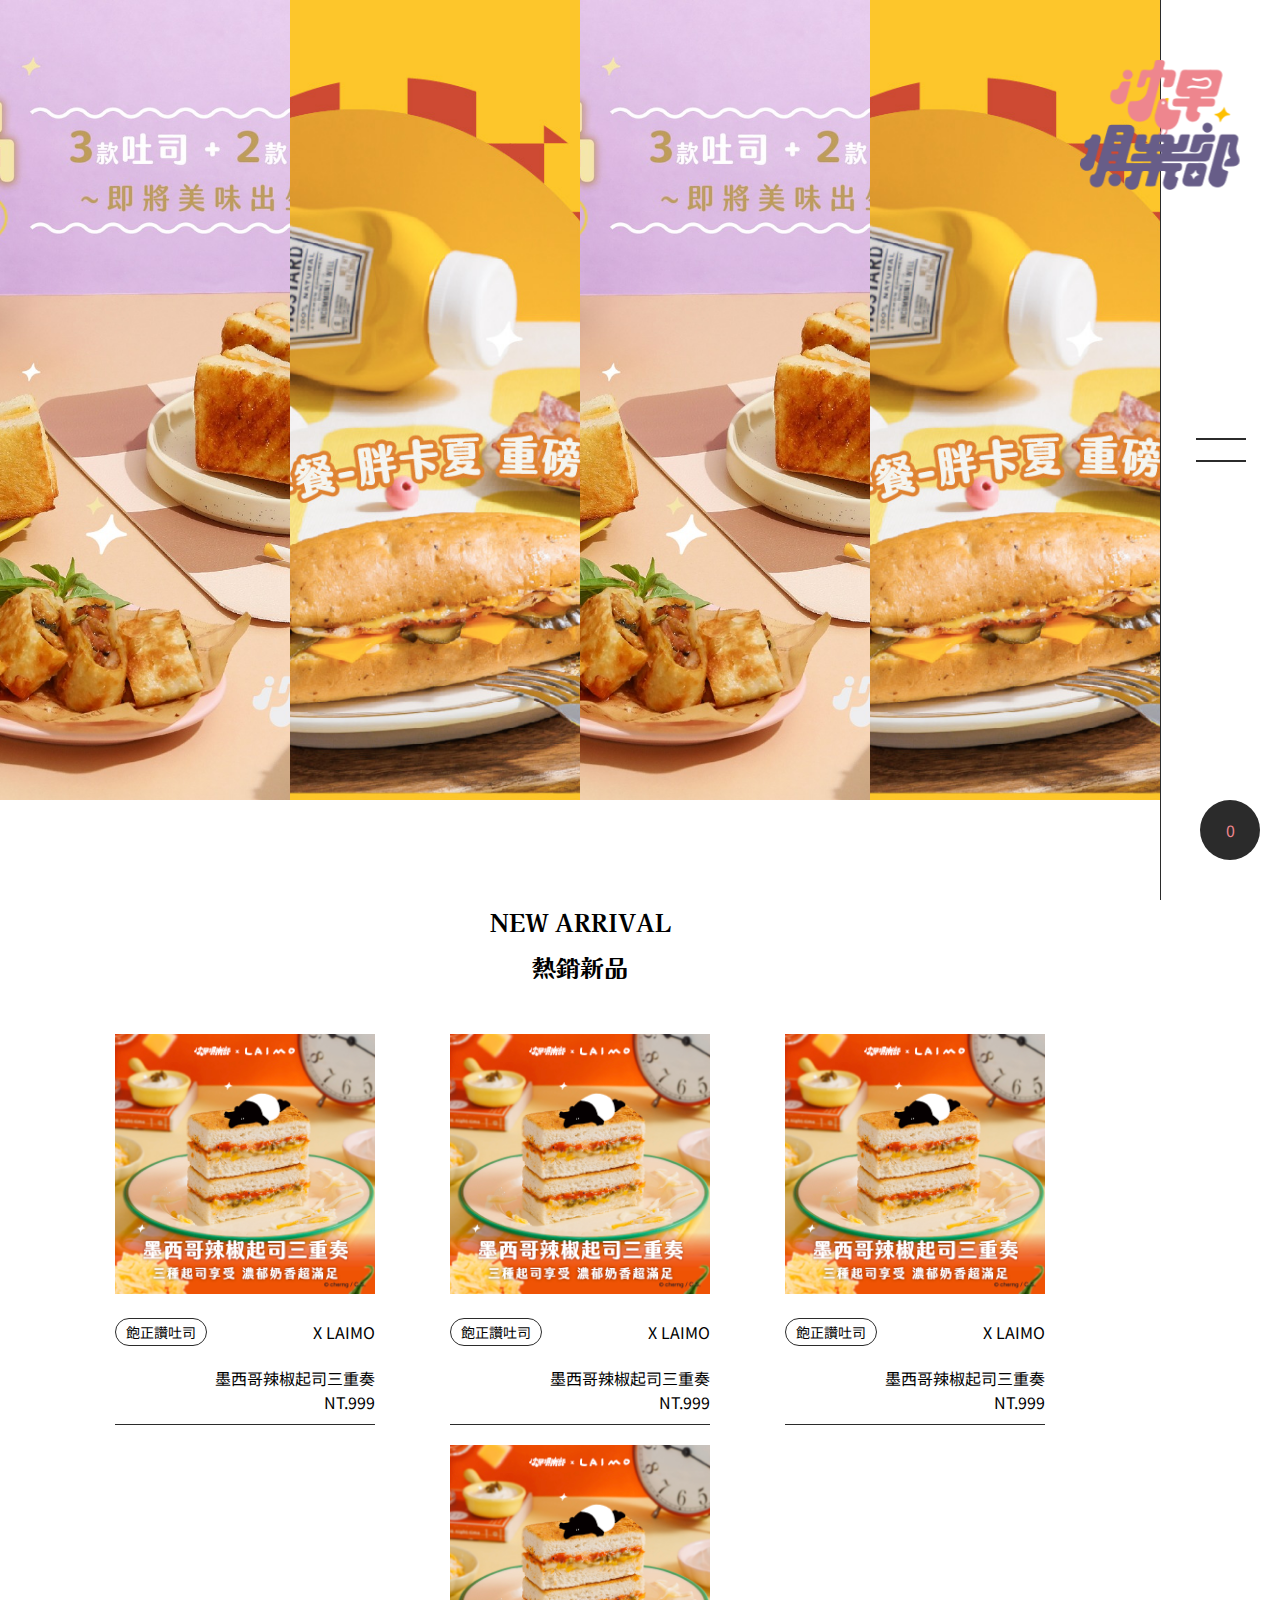
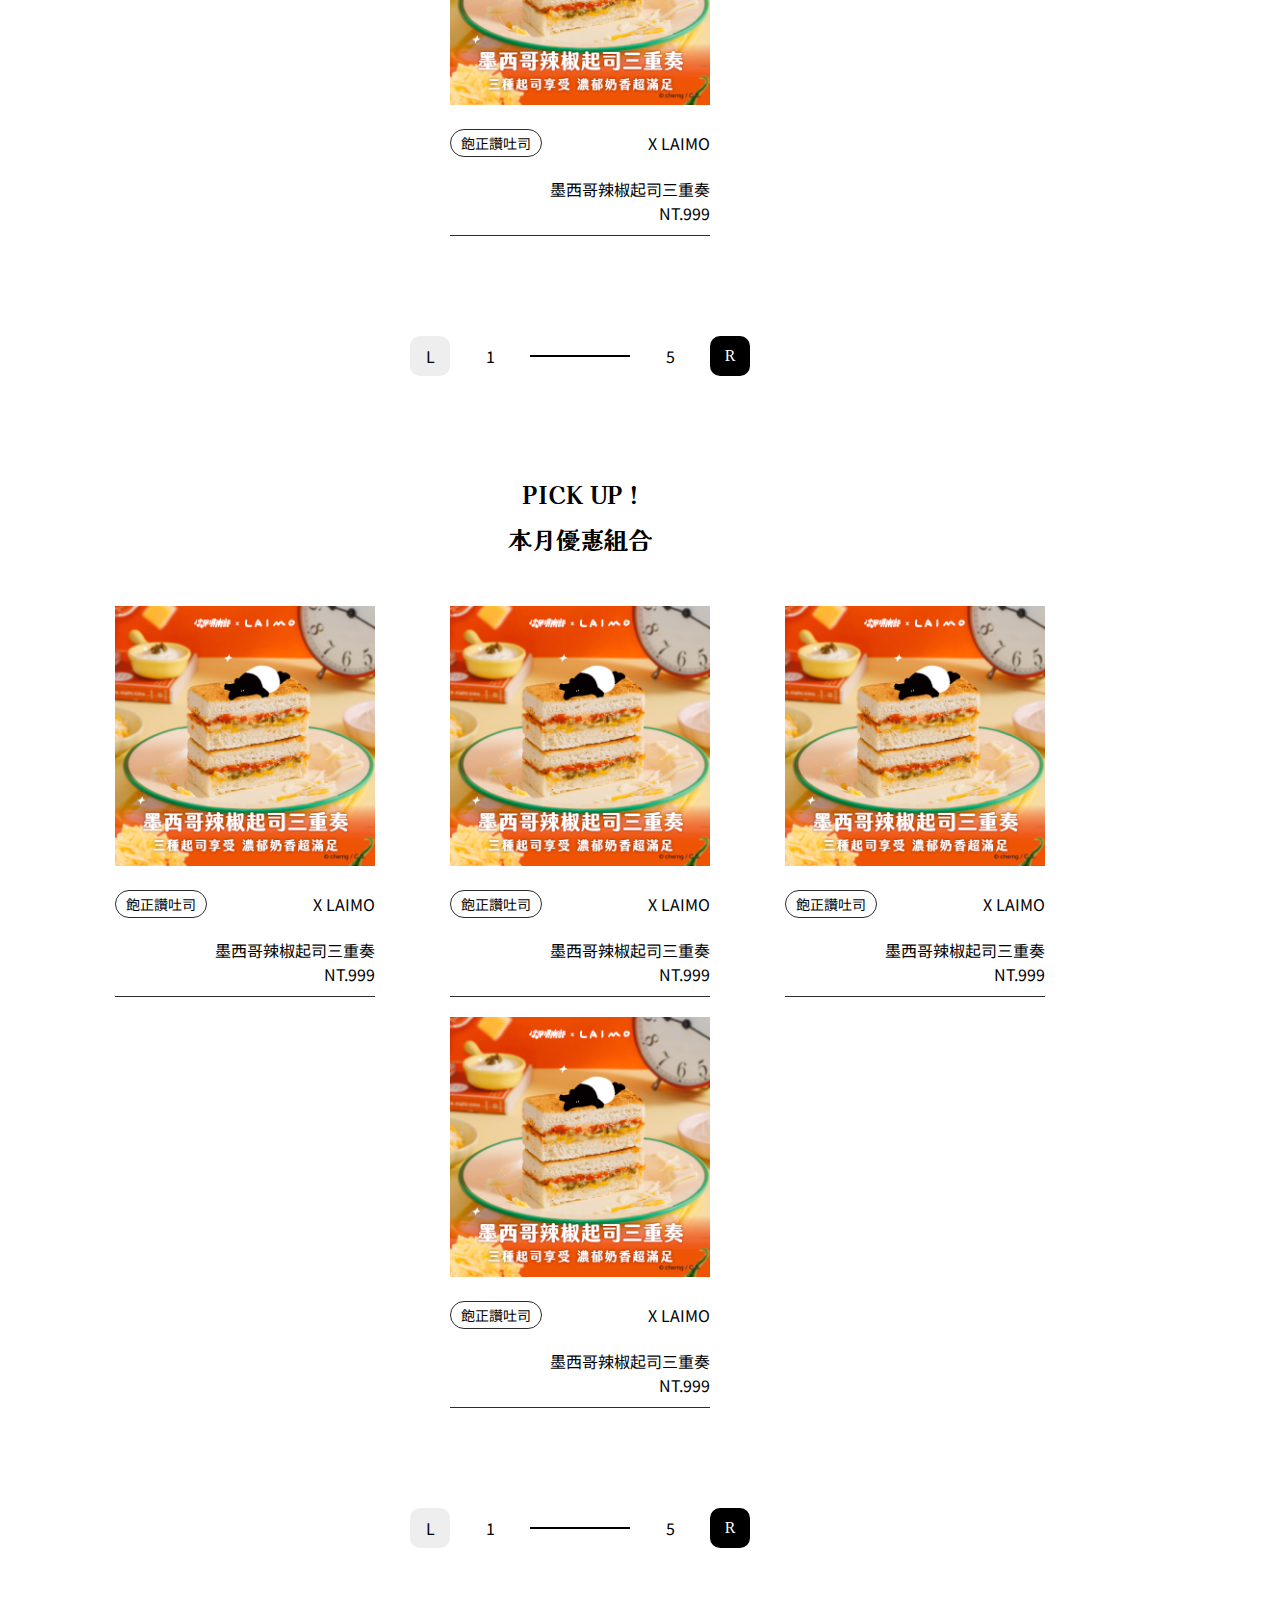
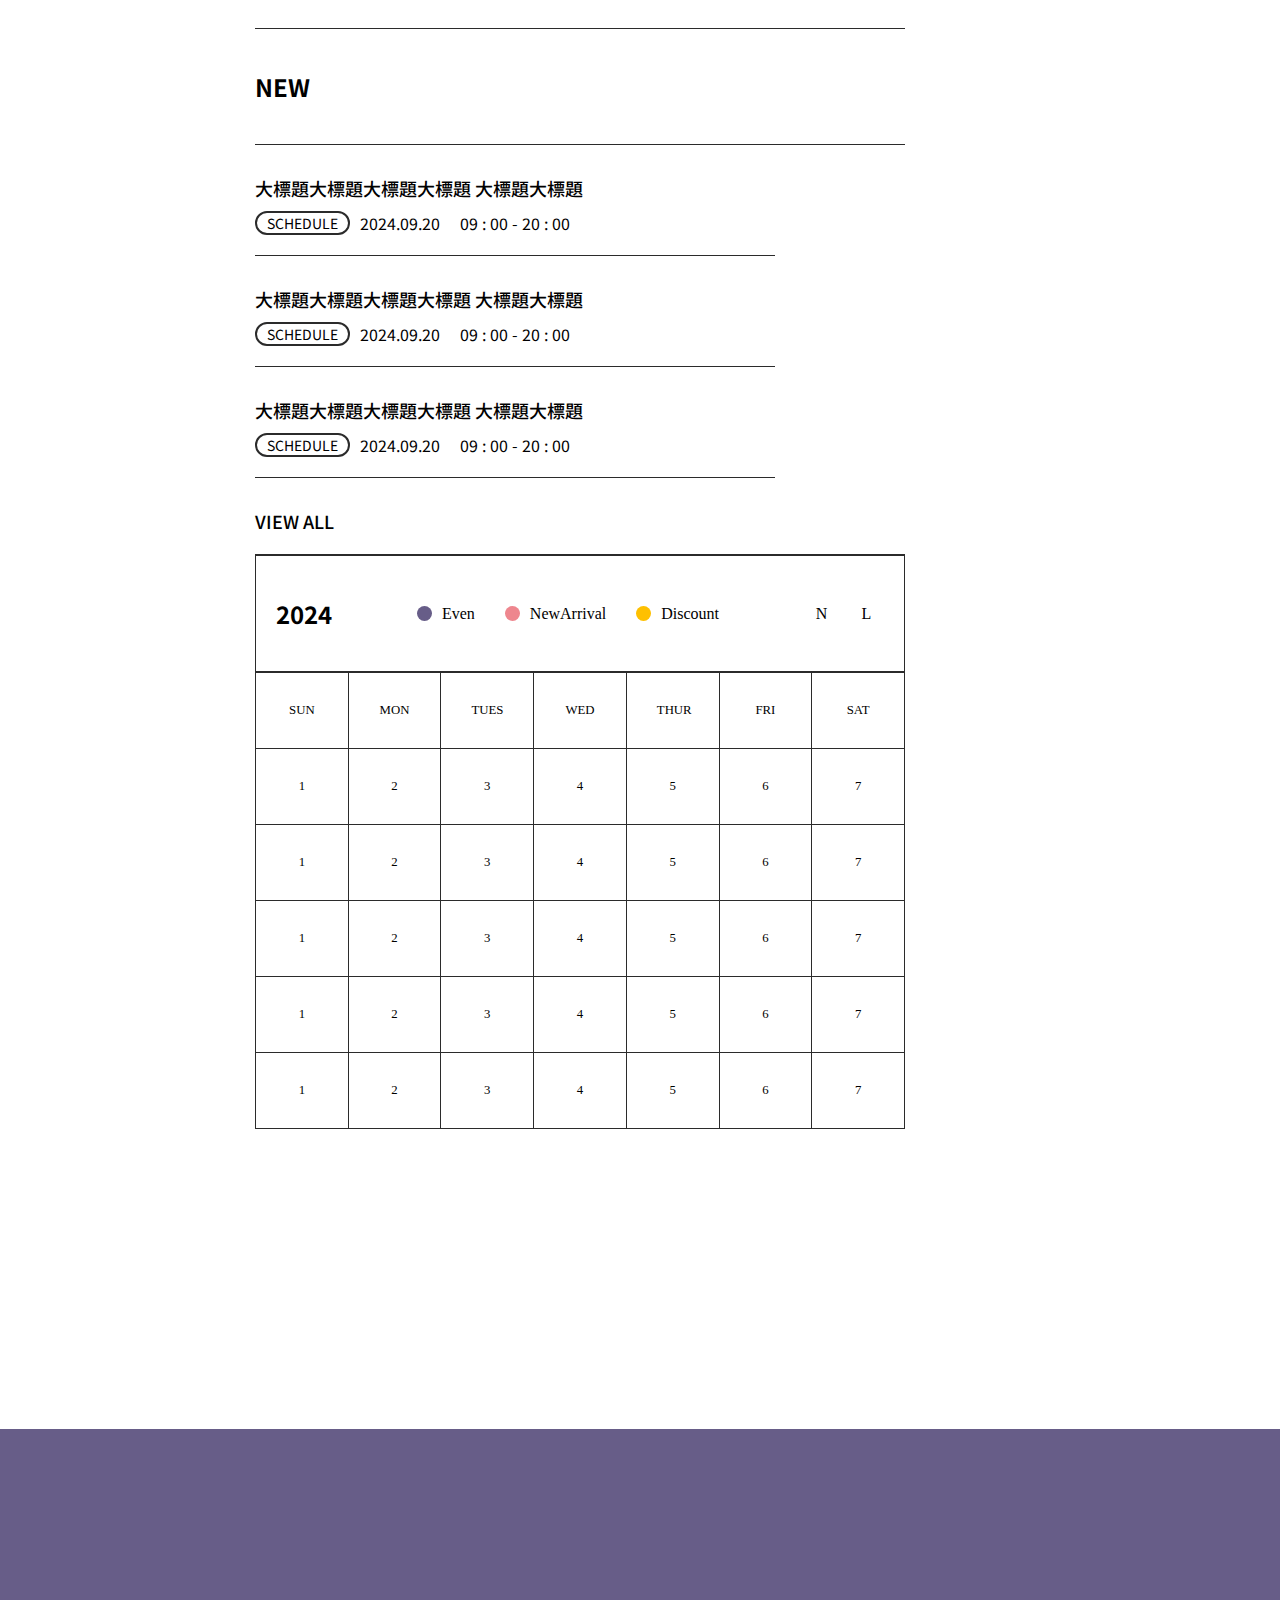
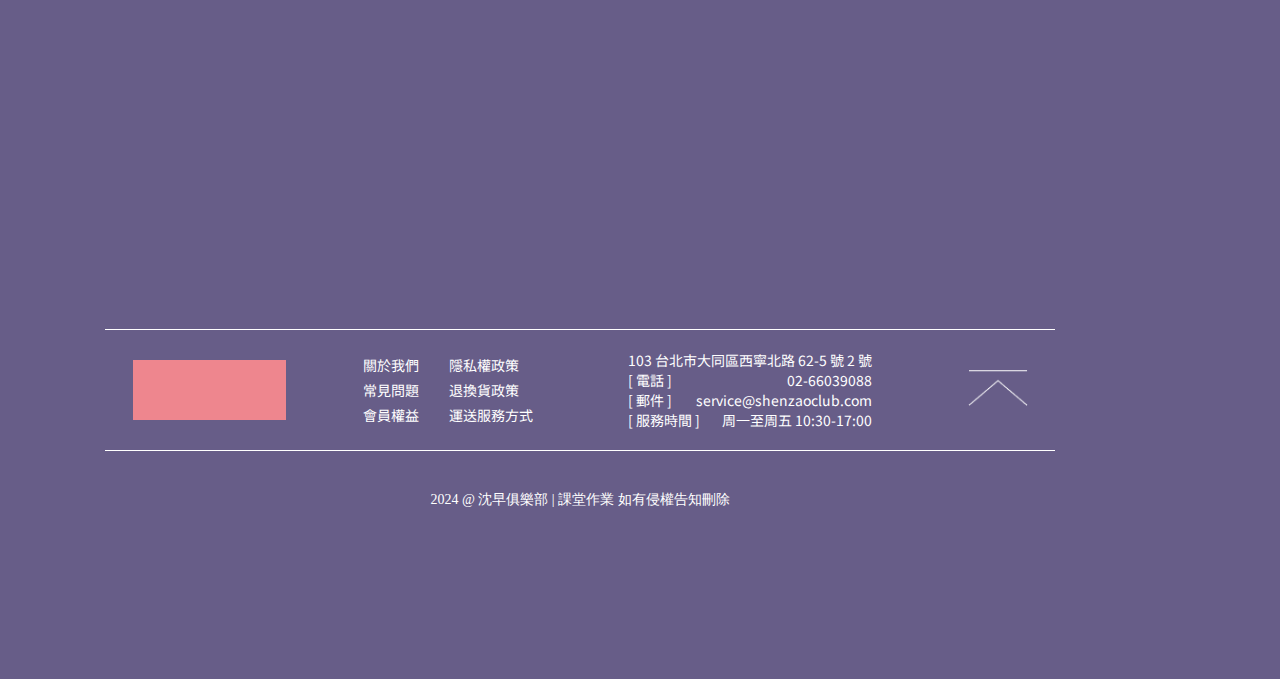
==== commit 16b1b21b: "12/24更新" ====
--- a/index.html
+++ b/index.html
@@ -17,11 +17,11 @@
      <link rel="stylesheet" href="link rel="preconnect" href="https://fonts.googleapis.com">
      <link rel="preconnect" href="https://fonts.gstatic.com" crossorigin>
      <link href="https://fonts.googleapis.com/css2?family=Kaisei+Tokumin:wght@400;800&display=swap" rel="stylesheet">
+    
 </head>
 
-<body>
+<body>  
     <div class="warrper">
-
         <nav class="nav_web">
             <a class="logo" href="./index.html">
                 <img src="./img/svg/logo.png">
@@ -31,8 +31,10 @@
                 <span></span>
             </div>
             <div class="shoppingcar">
-                <div class="bag"></div>
-                <div class="car"></div>
+                <div class="bag">
+                    <p> 0 </p>
+                </div>
+                <i class="fa-solid fa-bag-shopping"></i>
             </div>
             <div class="menu">
                 <div  class="menu-title">快樂吃飽 就選沈早</div>
@@ -103,10 +105,6 @@
                     <img src="./img/banner/夏日飽party (L.jpg" alt="">
                 </div>
             </div>
-            <!-- <div class="banner">
-                <img src="./img/banner/沈夏新品 (L.jpg" alt="banner">
-            </div> -->
-            <!--  -->
             <div class="maincontent">
                 <div class="content-items">
                     <div class="content-title">
@@ -268,9 +266,10 @@
                         <h4>大標題大標題大標題大標題
                             大標題大標題</h4>
                         <div class="time">
-                            <p class="label">SCHEDULE</p>
+                            <p class="event-items-label">SCHEDULE</p>
                             <p>2024.09.20</p>
-                            <div class="img"></div>
+                            <i class="fa-regular fa-clock"></i>
+                            <!-- <div class="img"></div> -->
                             <p>09 : 00 - 20 : 00</p>
                         </div>
                     </div>
@@ -278,9 +277,10 @@
                         <h4>大標題大標題大標題大標題
                             大標題大標題</h4>
                         <div class="time">
-                            <p class="label">SCHEDULE</p>
+                            <p class="event-items-label">SCHEDULE</p>
                             <p>2024.09.20</p>
-                            <div class="img"></div>
+                            <i class="fa-regular fa-clock"></i>
+                            <!-- <div class="img"></div> -->
                             <p>09 : 00 - 20 : 00</p>
                         </div>
                     </div>
@@ -288,15 +288,16 @@
                         <h4>大標題大標題大標題大標題
                             大標題大標題</h4>
                         <div class="time">
-                            <p class="label">SCHEDULE</p>
+                            <p class="event-items-label">SCHEDULE</p>
                             <p>2024.09.20</p>
-                            <div class="img"></div>
+                            <i class="fa-regular fa-clock"></i>
+                            <!-- <div class="img"></div> -->
                             <p>09 : 00 - 20 : 00</p>
                         </div>
-                    </div>
+                    </div>                    
                     <div class="event-view">
                         <h4>VIEW ALL</h4>
-                        <div class="viewicon"></div>
+                        <i class="fa-solid fa-arrow-right"></i>
                     </div>
                 </div>
                 <!--  -->
@@ -441,6 +442,8 @@
             </div>
         </div>
     </div>
+    <!-- icon js -->
+    <script src="https://kit.fontawesome.com/b9a40ff506.js" crossorigin="anonymous"></script>
     <!-- banner js -->
     <script src="https://cdnjs.cloudflare.com/ajax/libs/jquery/3.7.1/jquery.min.js"></script>
     <script src="https://cdnjs.cloudflare.com/ajax/libs/slick-carousel/1.9.0/slick.min.js"></script>
--- a/css/home_style.css
+++ b/css/home_style.css
@@ -19,7 +19,7 @@
     .slick-dots{
         position: absolute;
         bottom: -5%;
-        left: 40%;
+        left: 43%;
     }
     .slick-dots li{
         display: inline;
@@ -104,8 +104,8 @@
         gap: 10px;
     }
     .event-title{
-        border-top: #000 solid 1px;
-        border-bottom: #000 solid 1px;
+        border-top: #2b2b2b solid 1px;
+        border-bottom: #2b2b2b solid 1px;
         box-sizing: border-box;
         padding: 40px 0px 40px 0px ;
     }
@@ -114,36 +114,46 @@
         display: flex;
         flex-direction: column;
         gap: 10px;
-        border-bottom: #000 solid 1px;
+        border-bottom: #2b2b2b solid 1px;
         padding-top: 20px;
         padding-bottom: 20px;
     }
+    .event-items:hover{
+        background-color: #eee;
+        padding-left: 40px;
+    }
+
     .event-items .time{
         display: flex;
         justify-content: start;
         align-items: center;
         gap: 10px;
     }
-    .event-items .label{
+    .event-items .event-items-label{
         padding: 0px 10px 0px 10px;
-    }
-    .event-items .time .img{
-        background-color: #eee;
-        width: 19px;
-        height: 19px;
+        border: #2b2b2b 2px solid;
+        border-radius: 50px;
+        font-size: 14px;
+    }
+    .event-items .time .fa-clock{
+        font-size: 16px;
+        color: #2b2b2b;
     }
     .event-view{
-        border-bottom: #000 1px solid;
+        border-bottom: #2b2b2b 1px solid;
         display: flex;
         justify-content: start;
-        gap: 22px;
+        align-items: center;
+        gap: 25px;
         padding-top: 20px;
         padding-bottom: 20px;
     }
-    .event-view .viewicon{
-        width: 20px;
-        height: 23px;
-        background-color: #eee;
+    .event-view:hover{
+        color: #EE868E;
+    }:
+    .event-view .fa-arrow-right{
+        font-size: 20px;
+        color: #2b2b2b ;
     }
     /* NEWS_clander */
     .clander{
@@ -152,7 +162,7 @@
         box-sizing: border-box;
     }
     .clander .title {
-        border: #000 solid 1px;
+        border: #2b2b2b solid 1px;
         padding: 40px 20px 40px 20px ;
         display: flex;
         justify-content: space-between;
--- a/css/all-page.css
+++ b/css/all-page.css
@@ -100,12 +100,17 @@
         width: 60px;
         height: 60px;
         border-radius: 50%;
-        background-color: #EE868E;
-    }
-    .shoppingcar>.car{
-        width: 80px;
-        height: 60px;
-        background-color: #EE868E;
+        background-color: #2b2b2b;
+        display: flex;
+        justify-content: center;
+        align-items: center;
+    }
+    .shoppingcar>.bag>p{
+        color: #EE868E;
+    }
+    .shoppingcar>.fa-bag-shopping{
+        font-size: 64px;
+        color: #EE868E;
     }
     /* hamburger(side_bar)*/
     .hamburger{
--- a/css/item_card.css
+++ b/css/item_card.css
@@ -19,9 +19,9 @@
     width: 100%;
     display: flex;
     flex-wrap: wrap;
-    justify-content: center;
+    justify-content: space-evenly;
     align-items: center;
-    gap: 15px;
+    gap: 20px;
 }
 .content-box .item{
     max-width: 260px;
@@ -33,15 +33,16 @@
     border-bottom: #2b2b2b solid 1px;
 }
 .content-box img{
-    width: 100%;
-    height: auto;
+    object-fit: cover;
+    width: 260px;
+    height: 260px;
 }
 .content-box .item-name{
     display: flex;
     justify-content: space-between;
     align-items: center;
 }
-.label{
+.item-name .label{
     font-size: 14px;
     border: #2b2b2b solid 1px;
     padding: 3px 10px 3px 10px;
